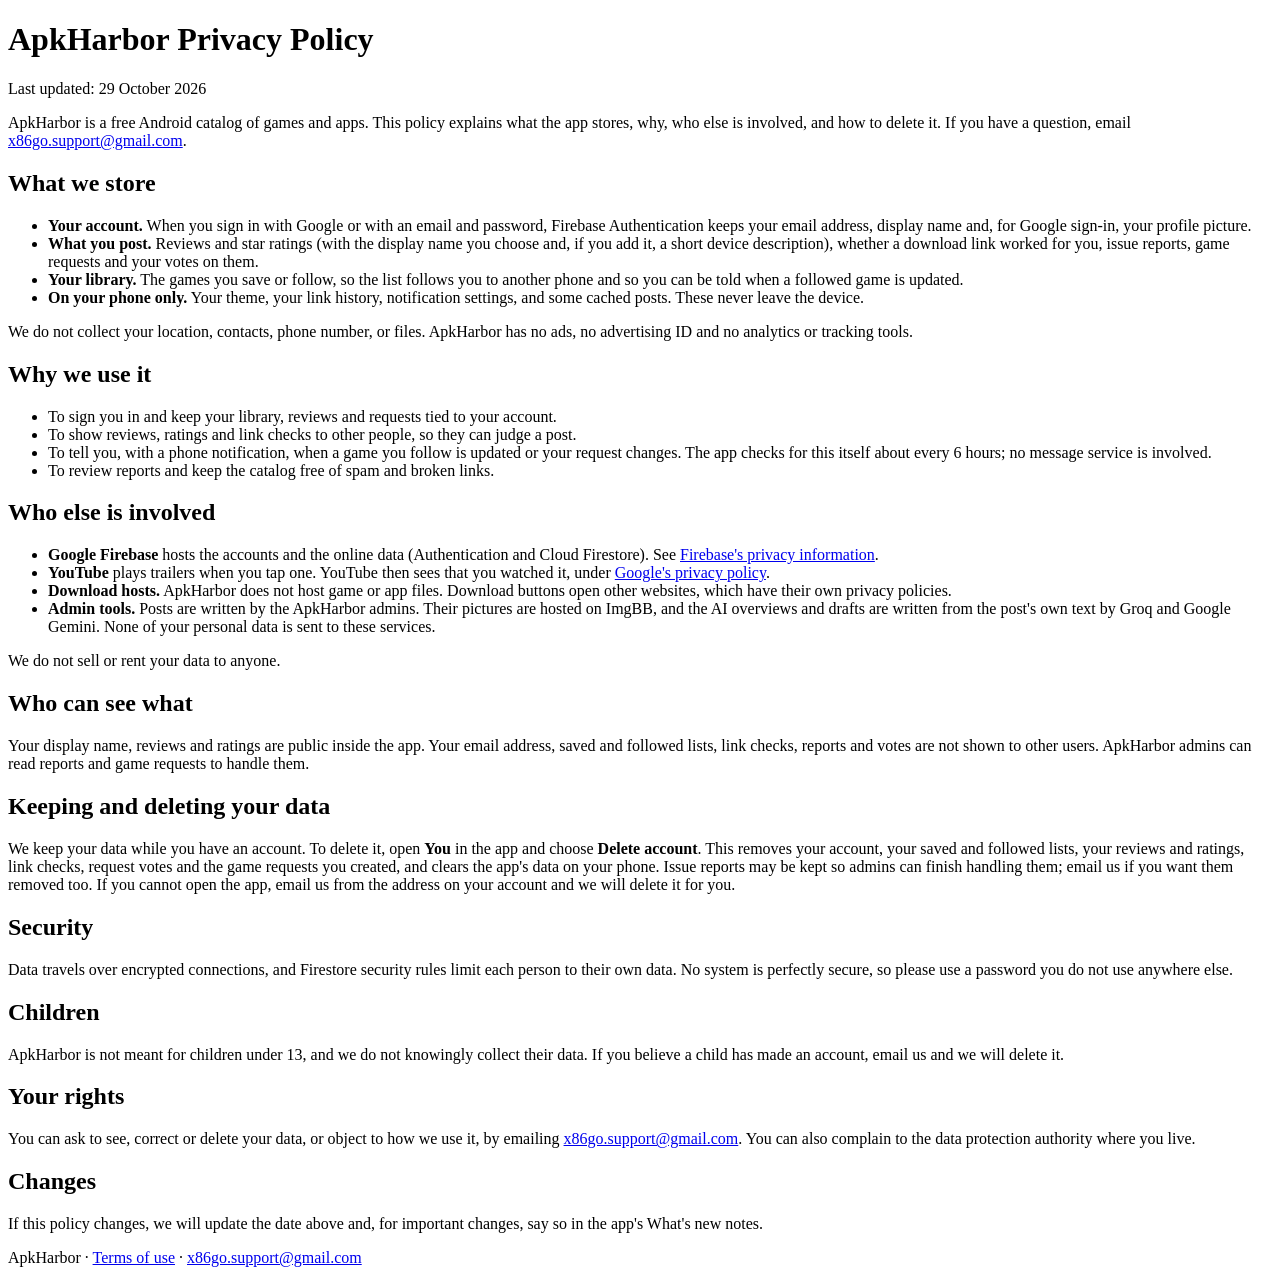
==== docs/privacy.html @ fe1cadaa "Add privacy.html" ====
<!doctype html>
<html lang="en">
<head>
<meta charset="utf-8">
<meta name="viewport" content="width=device-width, initial-scale=1">
<title>ApkHarbor Privacy Policy</title>
<link rel="stylesheet" href="style.css">
</head>
<body>
<main>
<h1>Apk<span>Harbor</span> Privacy Policy</h1>
<p class="updated">Last updated: 29 October 2026</p>

<p>ApkHarbor is a free Android catalog of games and apps. This policy explains what the app stores, why, who else is involved, and how to delete it. If you have a question, email <a href="mailto:x86go.support@gmail.com">x86go.support@gmail.com</a>.</p>

<h2>What we store</h2>
<ul>
  <li><strong>Your account.</strong> When you sign in with Google or with an email and password, Firebase Authentication keeps your email address, display name and, for Google sign-in, your profile picture.</li>
  <li><strong>What you post.</strong> Reviews and star ratings (with the display name you choose and, if you add it, a short device description), whether a download link worked for you, issue reports, game requests and your votes on them.</li>
  <li><strong>Your library.</strong> The games you save or follow, so the list follows you to another phone and so you can be told when a followed game is updated.</li>
  <li><strong>On your phone only.</strong> Your theme, your link history, notification settings, and some cached posts. These never leave the device.</li>
</ul>
<p>We do not collect your location, contacts, phone number, or files. ApkHarbor has no ads, no advertising ID and no analytics or tracking tools.</p>

<h2>Why we use it</h2>
<ul>
  <li>To sign you in and keep your library, reviews and requests tied to your account.</li>
  <li>To show reviews, ratings and link checks to other people, so they can judge a post.</li>
  <li>To tell you, with a phone notification, when a game you follow is updated or your request changes. The app checks for this itself about every 6 hours; no message service is involved.</li>
  <li>To review reports and keep the catalog free of spam and broken links.</li>
</ul>

<h2>Who else is involved</h2>
<ul>
  <li><strong>Google Firebase</strong> hosts the accounts and the online data (Authentication and Cloud Firestore). See <a href="https://firebase.google.com/support/privacy">Firebase's privacy information</a>.</li>
  <li><strong>YouTube</strong> plays trailers when you tap one. YouTube then sees that you watched it, under <a href="https://policies.google.com/privacy">Google's privacy policy</a>.</li>
  <li><strong>Download hosts.</strong> ApkHarbor does not host game or app files. Download buttons open other websites, which have their own privacy policies.</li>
  <li><strong>Admin tools.</strong> Posts are written by the ApkHarbor admins. Their pictures are hosted on ImgBB, and the AI overviews and drafts are written from the post's own text by Groq and Google Gemini. None of your personal data is sent to these services.</li>
</ul>
<p>We do not sell or rent your data to anyone.</p>

<h2>Who can see what</h2>
<p>Your display name, reviews and ratings are public inside the app. Your email address, saved and followed lists, link checks, reports and votes are not shown to other users. ApkHarbor admins can read reports and game requests to handle them.</p>

<h2>Keeping and deleting your data</h2>
<p>We keep your data while you have an account. To delete it, open <strong>You</strong> in the app and choose <strong>Delete account</strong>. This removes your account, your saved and followed lists, your reviews and ratings, link checks, request votes and the game requests you created, and clears the app's data on your phone. Issue reports may be kept so admins can finish handling them; email us if you want them removed too. If you cannot open the app, email us from the address on your account and we will delete it for you.</p>

<h2>Security</h2>
<p>Data travels over encrypted connections, and Firestore security rules limit each person to their own data. No system is perfectly secure, so please use a password you do not use anywhere else.</p>

<h2>Children</h2>
<p>ApkHarbor is not meant for children under 13, and we do not knowingly collect their data. If you believe a child has made an account, email us and we will delete it.</p>

<h2>Your rights</h2>
<p>You can ask to see, correct or delete your data, or object to how we use it, by emailing <a href="mailto:x86go.support@gmail.com">x86go.support@gmail.com</a>. You can also complain to the data protection authority where you live.</p>

<h2>Changes</h2>
<p>If this policy changes, we will update the date above and, for important changes, say so in the app's What's new notes.</p>

<footer>ApkHarbor · <a href="terms.html">Terms of use</a> · <a href="mailto:x86go.support@gmail.com">x86go.support@gmail.com</a></footer>
</main>
</body>
</html>
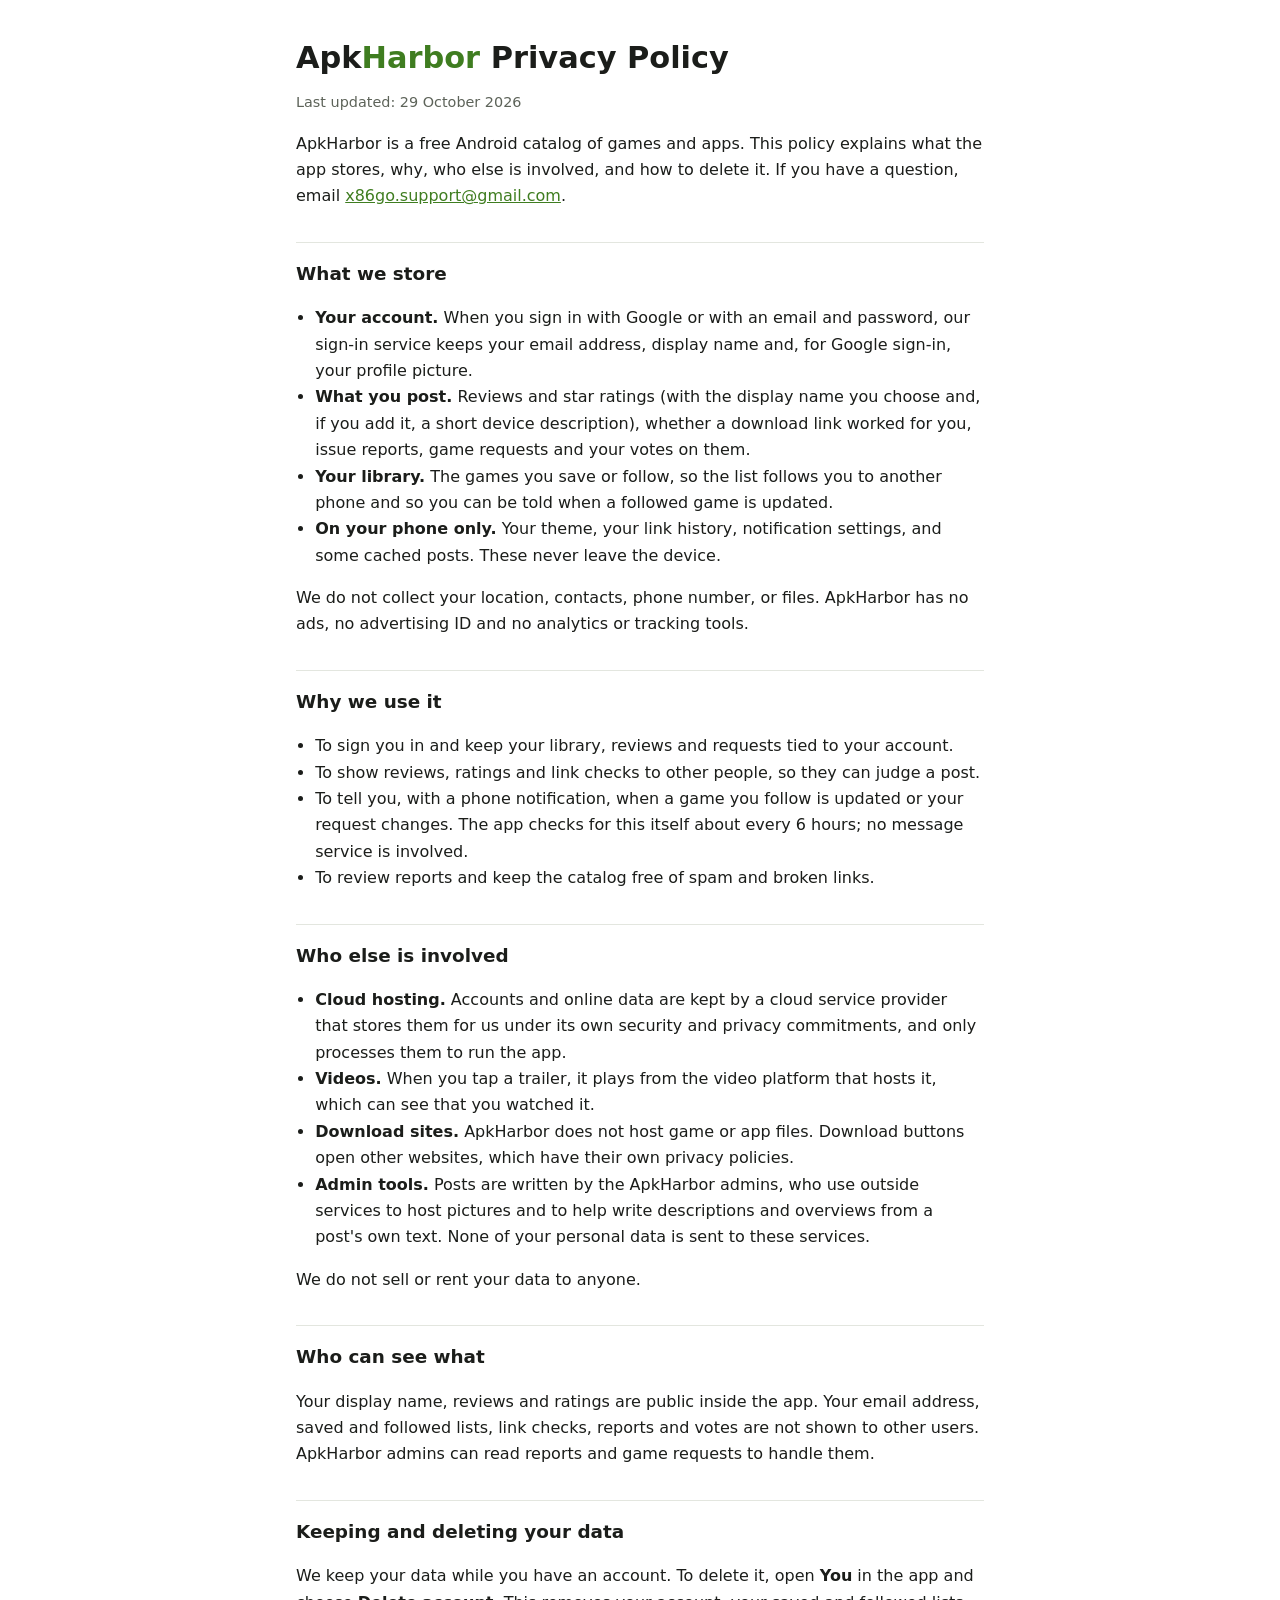
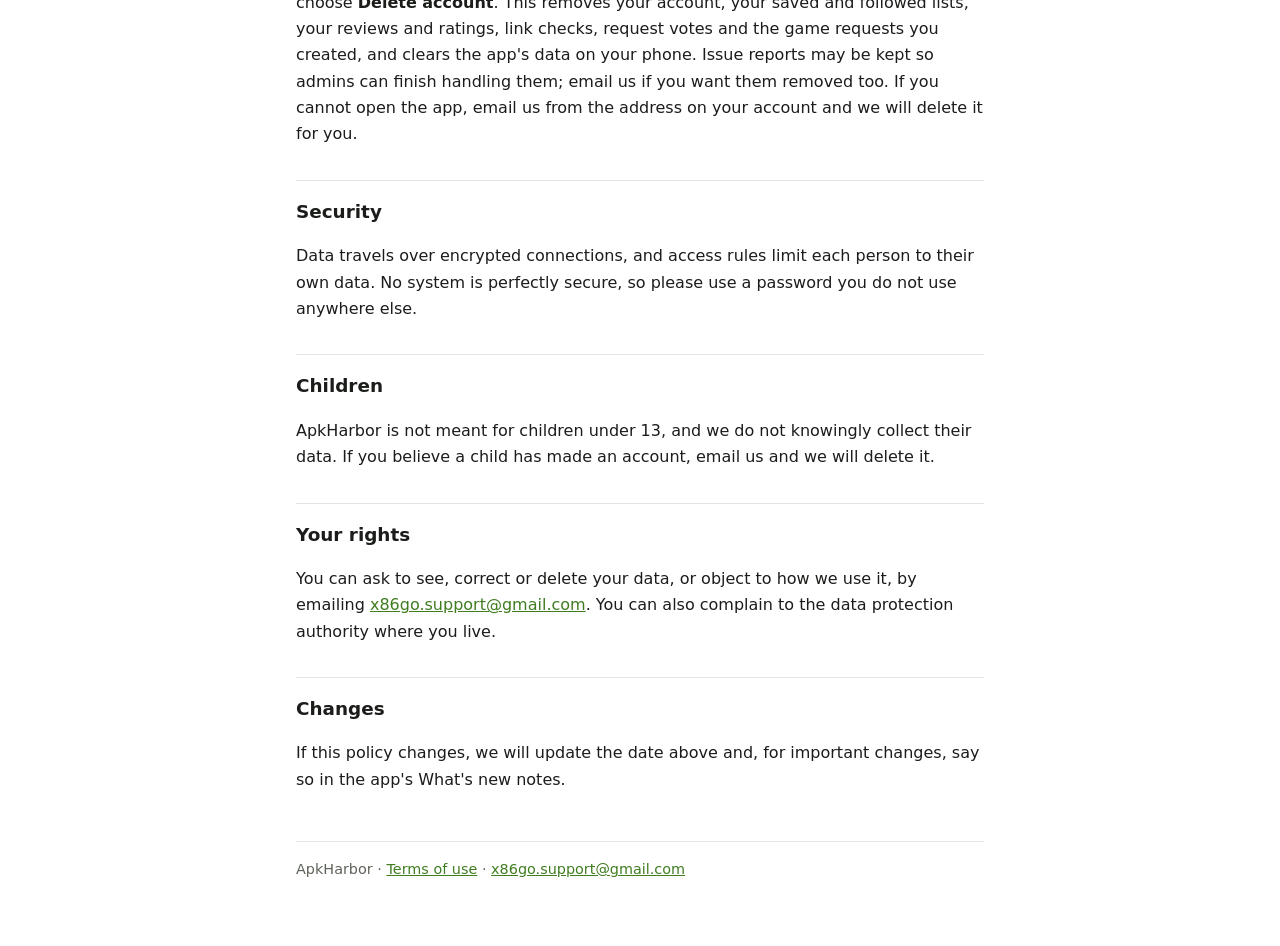
==== commit c8db368b: "Privacy policy: describe services without naming them" ====
--- a/docs/privacy.html
+++ b/docs/privacy.html
@@ -15,7 +15,7 @@
 
 <h2>What we store</h2>
 <ul>
-  <li><strong>Your account.</strong> When you sign in with Google or with an email and password, Firebase Authentication keeps your email address, display name and, for Google sign-in, your profile picture.</li>
+  <li><strong>Your account.</strong> When you sign in with Google or with an email and password, our sign-in service keeps your email address, display name and, for Google sign-in, your profile picture.</li>
   <li><strong>What you post.</strong> Reviews and star ratings (with the display name you choose and, if you add it, a short device description), whether a download link worked for you, issue reports, game requests and your votes on them.</li>
   <li><strong>Your library.</strong> The games you save or follow, so the list follows you to another phone and so you can be told when a followed game is updated.</li>
   <li><strong>On your phone only.</strong> Your theme, your link history, notification settings, and some cached posts. These never leave the device.</li>
@@ -32,10 +32,10 @@
 
 <h2>Who else is involved</h2>
 <ul>
-  <li><strong>Google Firebase</strong> hosts the accounts and the online data (Authentication and Cloud Firestore). See <a href="https://firebase.google.com/support/privacy">Firebase's privacy information</a>.</li>
-  <li><strong>YouTube</strong> plays trailers when you tap one. YouTube then sees that you watched it, under <a href="https://policies.google.com/privacy">Google's privacy policy</a>.</li>
-  <li><strong>Download hosts.</strong> ApkHarbor does not host game or app files. Download buttons open other websites, which have their own privacy policies.</li>
-  <li><strong>Admin tools.</strong> Posts are written by the ApkHarbor admins. Their pictures are hosted on ImgBB, and the AI overviews and drafts are written from the post's own text by Groq and Google Gemini. None of your personal data is sent to these services.</li>
+  <li><strong>Cloud hosting.</strong> Accounts and online data are kept by a cloud service provider that stores them for us under its own security and privacy commitments, and only processes them to run the app.</li>
+  <li><strong>Videos.</strong> When you tap a trailer, it plays from the video platform that hosts it, which can see that you watched it.</li>
+  <li><strong>Download sites.</strong> ApkHarbor does not host game or app files. Download buttons open other websites, which have their own privacy policies.</li>
+  <li><strong>Admin tools.</strong> Posts are written by the ApkHarbor admins, who use outside services to host pictures and to help write descriptions and overviews from a post's own text. None of your personal data is sent to these services.</li>
 </ul>
 <p>We do not sell or rent your data to anyone.</p>
 
@@ -46,7 +46,7 @@
 <p>We keep your data while you have an account. To delete it, open <strong>You</strong> in the app and choose <strong>Delete account</strong>. This removes your account, your saved and followed lists, your reviews and ratings, link checks, request votes and the game requests you created, and clears the app's data on your phone. Issue reports may be kept so admins can finish handling them; email us if you want them removed too. If you cannot open the app, email us from the address on your account and we will delete it for you.</p>
 
 <h2>Security</h2>
-<p>Data travels over encrypted connections, and Firestore security rules limit each person to their own data. No system is perfectly secure, so please use a password you do not use anywhere else.</p>
+<p>Data travels over encrypted connections, and access rules limit each person to their own data. No system is perfectly secure, so please use a password you do not use anywhere else.</p>
 
 <h2>Children</h2>
 <p>ApkHarbor is not meant for children under 13, and we do not knowingly collect their data. If you believe a child has made an account, email us and we will delete it.</p>
--- a/docs/style.css
+++ b/docs/style.css
@@ -0,0 +1,13 @@
+:root { --bg: #ffffff; --text: #1b1d1a; --muted: #5d6359; --accent: #3f7d20; --line: #e3e6df; }
+@media (prefers-color-scheme: dark) { :root { --bg: #111310; --text: #e6e9e2; --muted: #a3a99e; --accent: #8fd16a; --line: #2a2e27; } }
+* { box-sizing: border-box; }
+body { margin: 0; background: var(--bg); color: var(--text); font: 16px/1.65 system-ui, -apple-system, "Segoe UI", Roboto, sans-serif; }
+main { max-width: 720px; margin: 0 auto; padding: 40px 16px 64px; }
+h1 { font-size: 1.9rem; line-height: 1.2; margin: 0 0 4px; }
+h1 span { color: var(--accent); }
+h2 { font-size: 1.15rem; margin: 32px 0 8px; padding-top: 16px; border-top: 1px solid var(--line); }
+p, li { color: var(--text); }
+.updated, footer { color: var(--muted); font-size: 0.9rem; }
+a { color: var(--accent); }
+ul { padding-left: 1.2rem; }
+footer { margin-top: 48px; padding-top: 16px; border-top: 1px solid var(--line); }
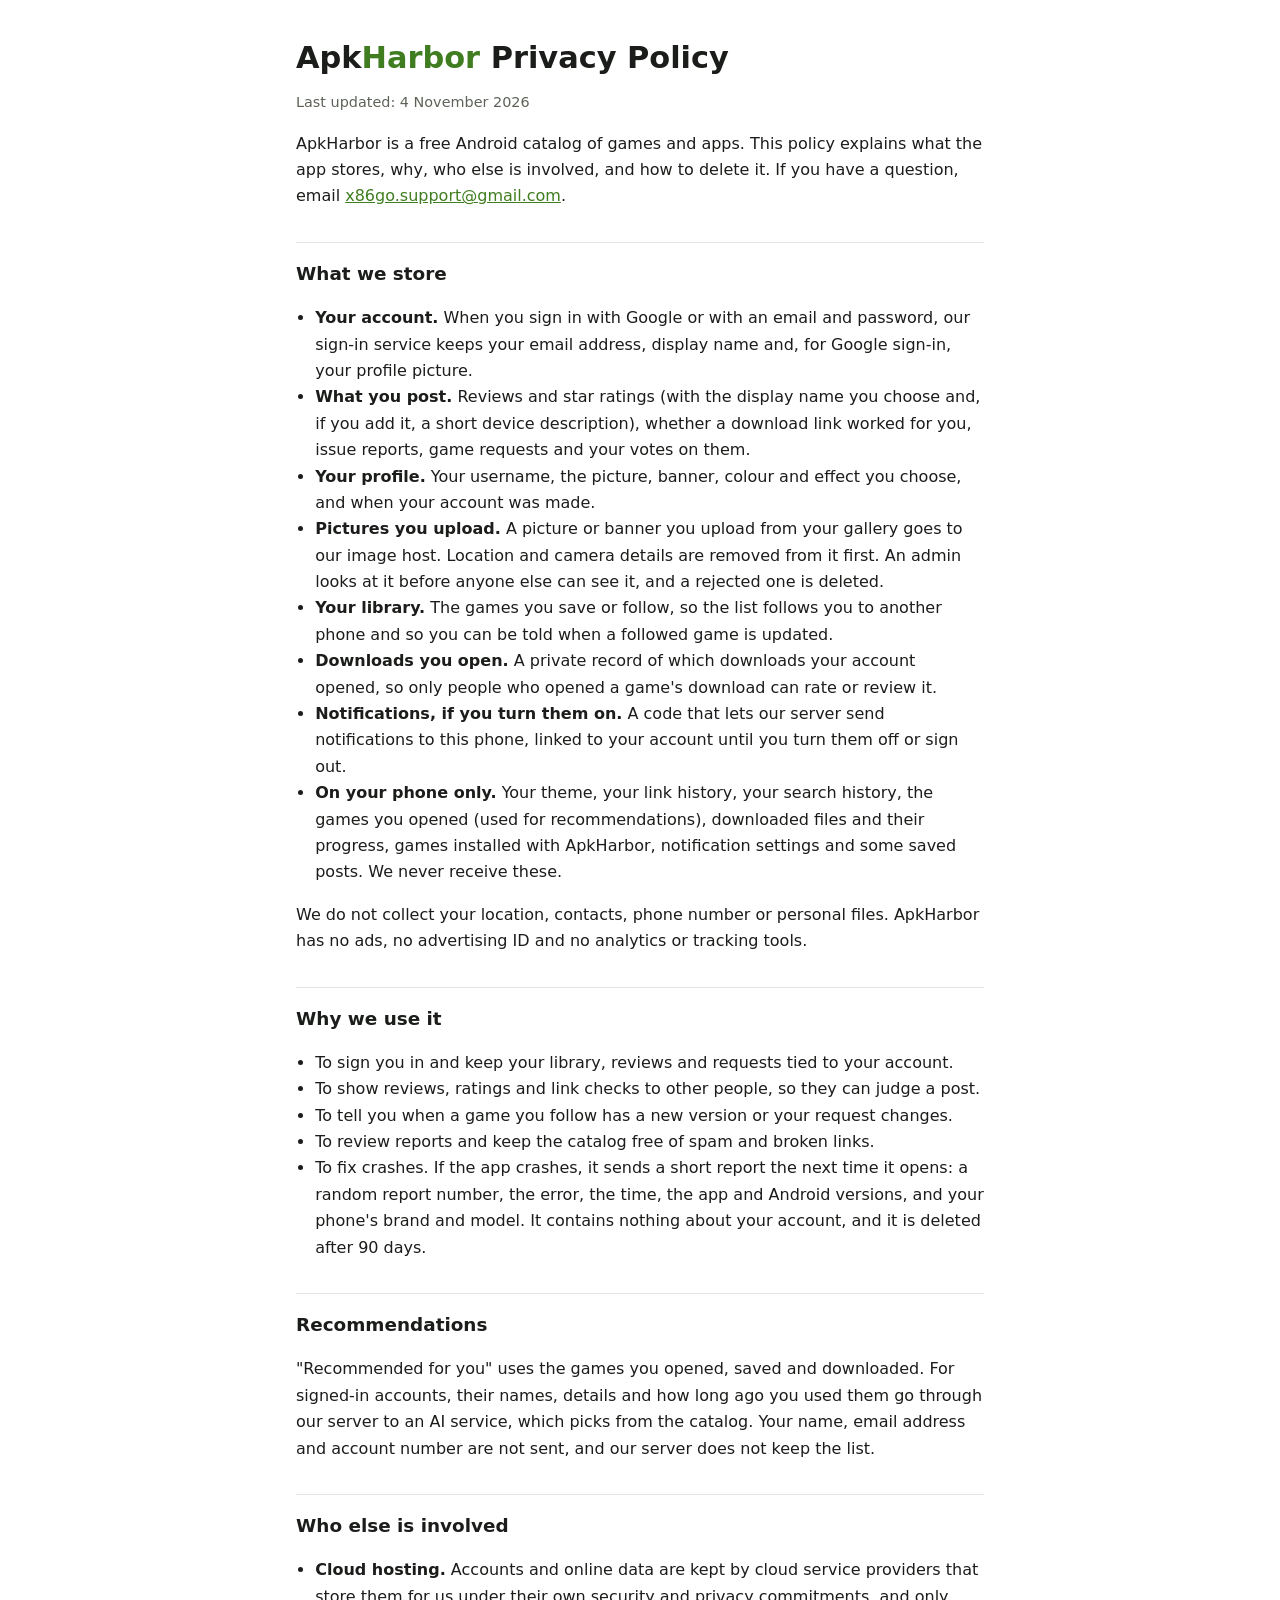
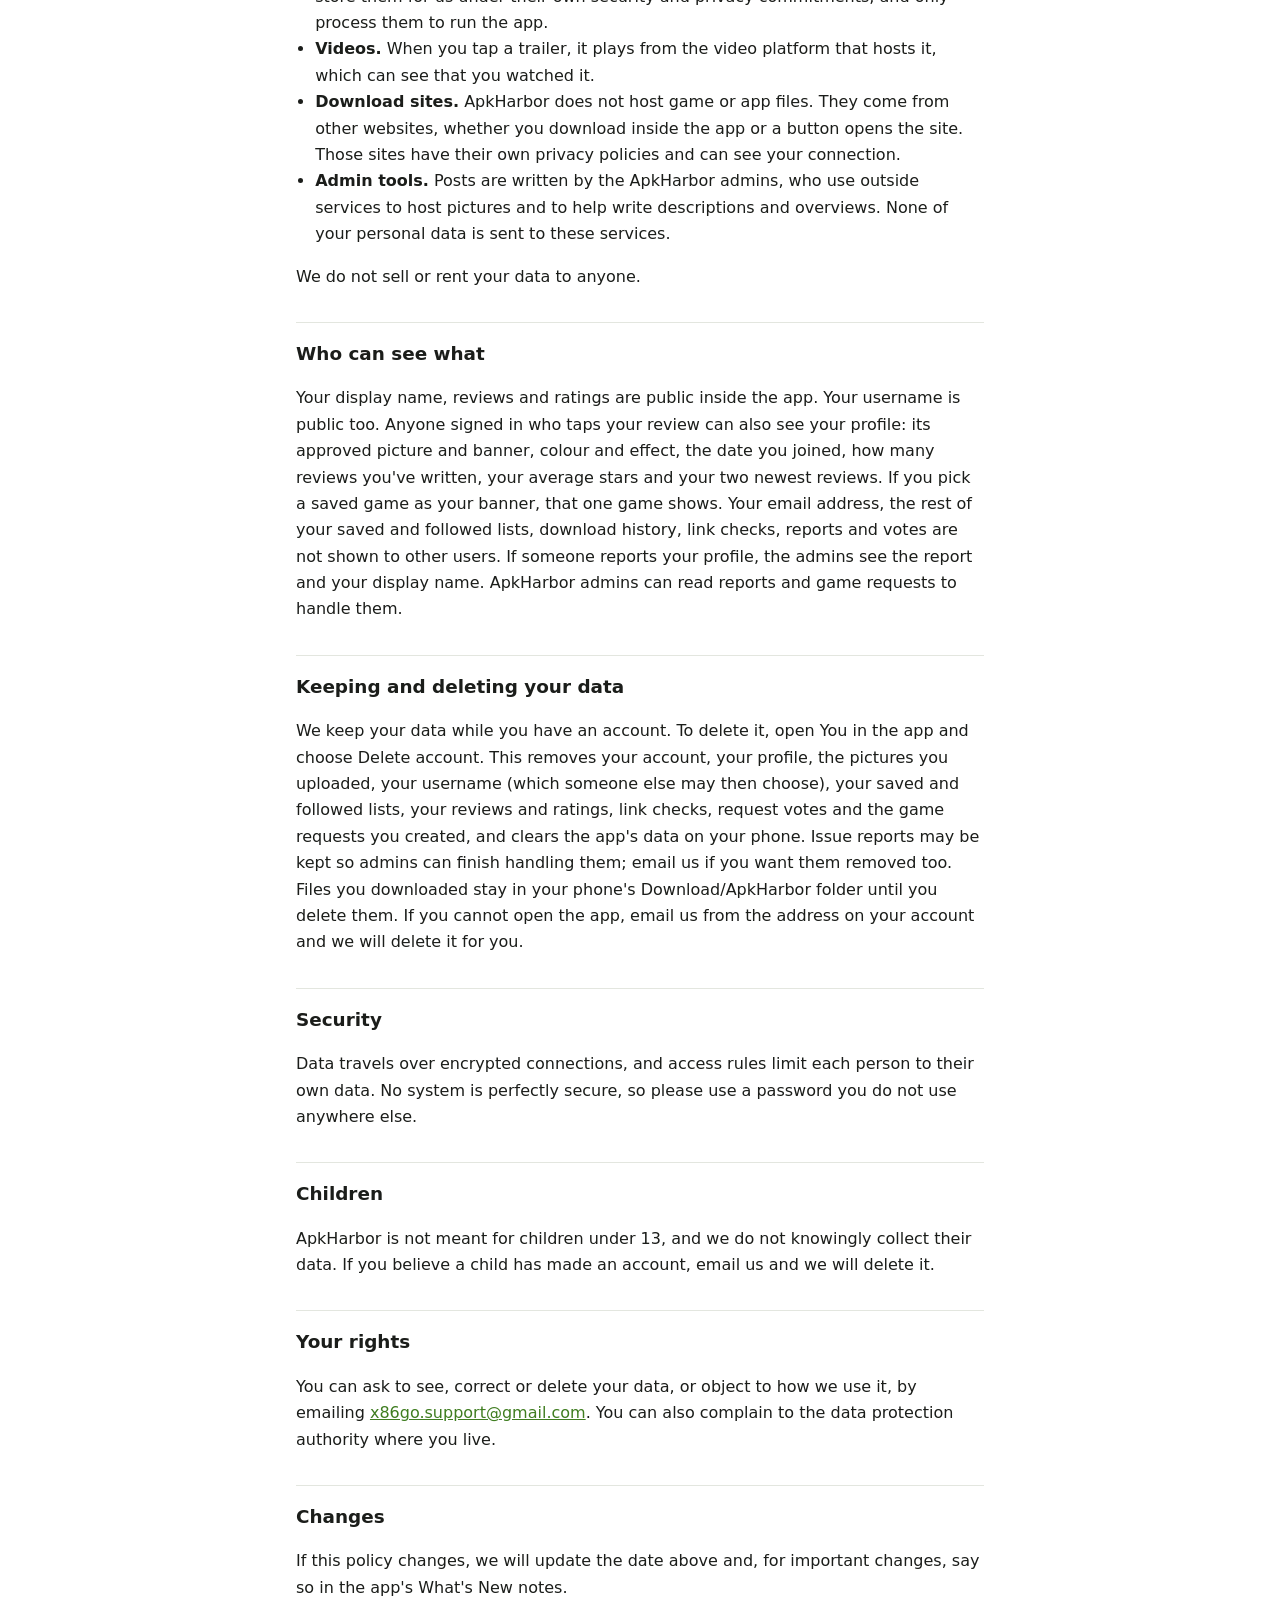
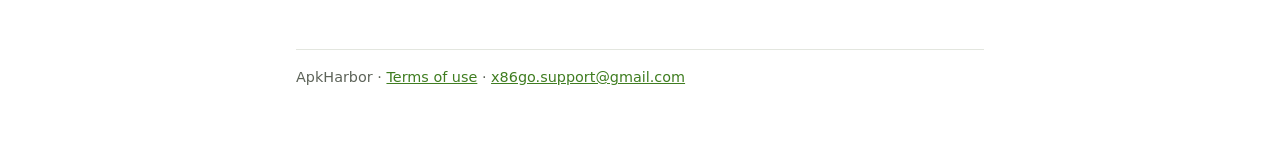
==== commit 585fcc1f: "Privacy policy: usernames, uploaded pictures and banners Co-Authored-By: Claude Opus 5.5 <noreply@an" ====
--- a/docs/privacy.html
+++ b/docs/privacy.html
@@ -9,7 +9,7 @@
 <body>
 <main>
 <h1>Apk<span>Harbor</span> Privacy Policy</h1>
-<p class="updated">Last updated: 29 October 2026</p>
+<p class="updated">Last updated: 4 November 2026</p>
 
 <p>ApkHarbor is a free Android catalog of games and apps. This policy explains what the app stores, why, who else is involved, and how to delete it. If you have a question, email <a href="mailto:x86go.support@gmail.com">x86go.support@gmail.com</a>.</p>
 
@@ -17,45 +17,62 @@
 <ul>
   <li><strong>Your account.</strong> When you sign in with Google or with an email and password, our sign-in service keeps your email address, display name and, for Google sign-in, your profile picture.</li>
   <li><strong>What you post.</strong> Reviews and star ratings (with the display name you choose and, if you add it, a short device description), whether a download link worked for you, issue reports, game requests and your votes on them.</li>
+  <li><strong>Your profile.</strong> Your username, the picture, banner, colour and effect you choose, and when your account was made.</li>
+  <li><strong>Pictures you upload.</strong> A picture or banner you upload from your gallery goes to our image host. Location and camera details are removed from it first. An admin looks at it before anyone else can see it, and a rejected one is deleted.</li>
   <li><strong>Your library.</strong> The games you save or follow, so the list follows you to another phone and so you can be told when a followed game is updated.</li>
-  <li><strong>On your phone only.</strong> Your theme, your link history, notification settings, and some cached posts. These never leave the device.</li>
+  <li><strong>Downloads you open.</strong> A private record of which downloads your account opened, so only people who opened a game's download can rate or review it.</li>
+  <li><strong>Notifications, if you turn them on.</strong> A code that lets our server send notifications to this phone, linked to your account until you turn them off or sign out.</li>
+  <li><strong>On your phone only.</strong> Your theme, your link history, your search history, the games you opened (used for recommendations), downloaded files and their progress, games installed with ApkHarbor, notification settings and some saved posts. We never receive these.</li>
 </ul>
-<p>We do not collect your location, contacts, phone number, or files. ApkHarbor has no ads, no advertising ID and no analytics or tracking tools.</p>
+
+<p>We do not collect your location, contacts, phone number or personal files. ApkHarbor has no ads, no advertising ID and no analytics or tracking tools.</p>
 
 <h2>Why we use it</h2>
 <ul>
   <li>To sign you in and keep your library, reviews and requests tied to your account.</li>
   <li>To show reviews, ratings and link checks to other people, so they can judge a post.</li>
-  <li>To tell you, with a phone notification, when a game you follow is updated or your request changes. The app checks for this itself about every 6 hours; no message service is involved.</li>
+  <li>To tell you when a game you follow has a new version or your request changes.</li>
   <li>To review reports and keep the catalog free of spam and broken links.</li>
+  <li>To fix crashes. If the app crashes, it sends a short report the next time it opens: a random report number, the error, the time, the app and Android versions, and your phone's brand and model. It contains nothing about your account, and it is deleted after 90 days.</li>
 </ul>
+
+<h2>Recommendations</h2>
+
+<p>"Recommended for you" uses the games you opened, saved and downloaded. For signed-in accounts, their names, details and how long ago you used them go through our server to an AI service, which picks from the catalog. Your name, email address and account number are not sent, and our server does not keep the list.</p>
 
 <h2>Who else is involved</h2>
 <ul>
-  <li><strong>Cloud hosting.</strong> Accounts and online data are kept by a cloud service provider that stores them for us under its own security and privacy commitments, and only processes them to run the app.</li>
+  <li><strong>Cloud hosting.</strong> Accounts and online data are kept by cloud service providers that store them for us under their own security and privacy commitments, and only process them to run the app.</li>
   <li><strong>Videos.</strong> When you tap a trailer, it plays from the video platform that hosts it, which can see that you watched it.</li>
-  <li><strong>Download sites.</strong> ApkHarbor does not host game or app files. Download buttons open other websites, which have their own privacy policies.</li>
-  <li><strong>Admin tools.</strong> Posts are written by the ApkHarbor admins, who use outside services to host pictures and to help write descriptions and overviews from a post's own text. None of your personal data is sent to these services.</li>
+  <li><strong>Download sites.</strong> ApkHarbor does not host game or app files. They come from other websites, whether you download inside the app or a button opens the site. Those sites have their own privacy policies and can see your connection.</li>
+  <li><strong>Admin tools.</strong> Posts are written by the ApkHarbor admins, who use outside services to host pictures and to help write descriptions and overviews. None of your personal data is sent to these services.</li>
 </ul>
+
 <p>We do not sell or rent your data to anyone.</p>
 
 <h2>Who can see what</h2>
-<p>Your display name, reviews and ratings are public inside the app. Your email address, saved and followed lists, link checks, reports and votes are not shown to other users. ApkHarbor admins can read reports and game requests to handle them.</p>
+
+<p>Your display name, reviews and ratings are public inside the app. Your username is public too. Anyone signed in who taps your review can also see your profile: its approved picture and banner, colour and effect, the date you joined, how many reviews you've written, your average stars and your two newest reviews. If you pick a saved game as your banner, that one game shows. Your email address, the rest of your saved and followed lists, download history, link checks, reports and votes are not shown to other users. If someone reports your profile, the admins see the report and your display name. ApkHarbor admins can read reports and game requests to handle them.</p>
 
 <h2>Keeping and deleting your data</h2>
-<p>We keep your data while you have an account. To delete it, open <strong>You</strong> in the app and choose <strong>Delete account</strong>. This removes your account, your saved and followed lists, your reviews and ratings, link checks, request votes and the game requests you created, and clears the app's data on your phone. Issue reports may be kept so admins can finish handling them; email us if you want them removed too. If you cannot open the app, email us from the address on your account and we will delete it for you.</p>
+
+<p>We keep your data while you have an account. To delete it, open You in the app and choose Delete account. This removes your account, your profile, the pictures you uploaded, your username (which someone else may then choose), your saved and followed lists, your reviews and ratings, link checks, request votes and the game requests you created, and clears the app's data on your phone. Issue reports may be kept so admins can finish handling them; email us if you want them removed too. Files you downloaded stay in your phone's Download/ApkHarbor folder until you delete them. If you cannot open the app, email us from the address on your account and we will delete it for you.</p>
 
 <h2>Security</h2>
+
 <p>Data travels over encrypted connections, and access rules limit each person to their own data. No system is perfectly secure, so please use a password you do not use anywhere else.</p>
 
 <h2>Children</h2>
+
 <p>ApkHarbor is not meant for children under 13, and we do not knowingly collect their data. If you believe a child has made an account, email us and we will delete it.</p>
 
 <h2>Your rights</h2>
+
 <p>You can ask to see, correct or delete your data, or object to how we use it, by emailing <a href="mailto:x86go.support@gmail.com">x86go.support@gmail.com</a>. You can also complain to the data protection authority where you live.</p>
 
 <h2>Changes</h2>
-<p>If this policy changes, we will update the date above and, for important changes, say so in the app's What's new notes.</p>
+
+<p>If this policy changes, we will update the date above and, for important changes, say so in the app's What's New notes.</p>
 
 <footer>ApkHarbor · <a href="terms.html">Terms of use</a> · <a href="mailto:x86go.support@gmail.com">x86go.support@gmail.com</a></footer>
 </main>
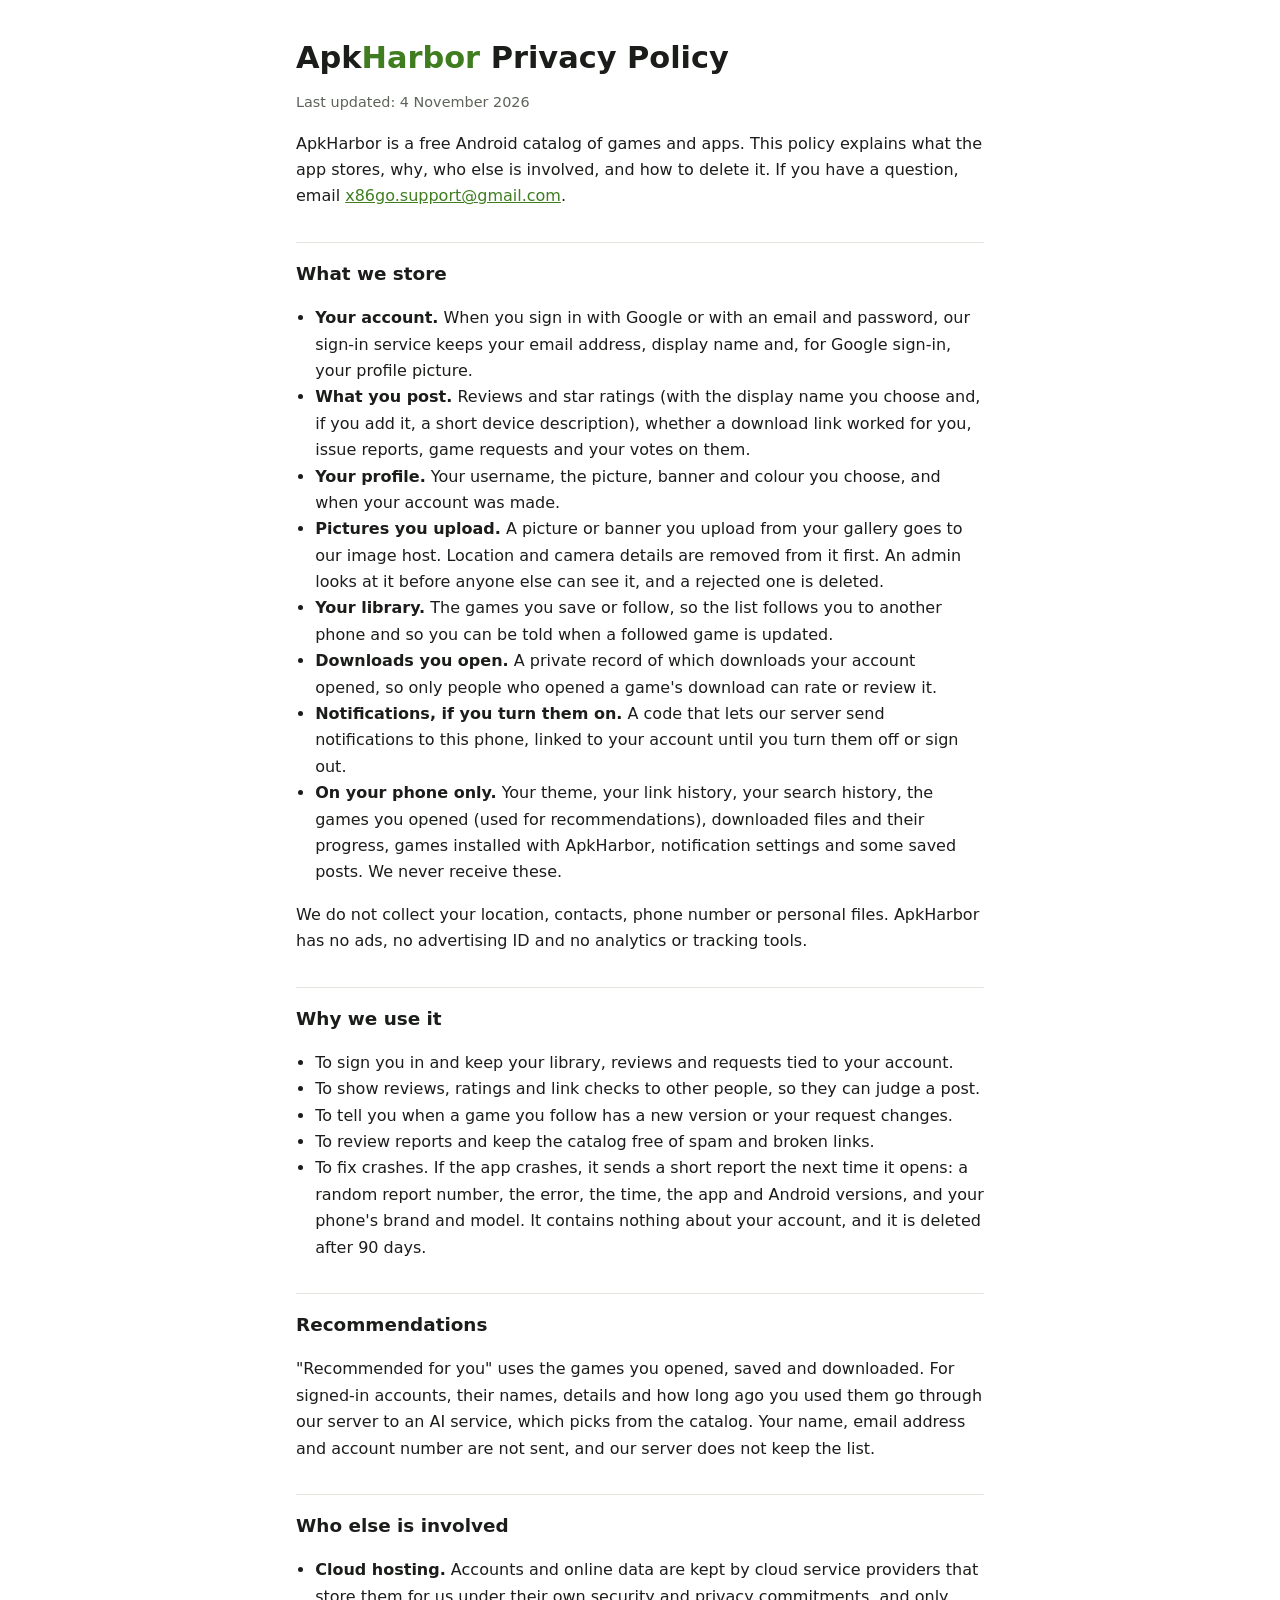
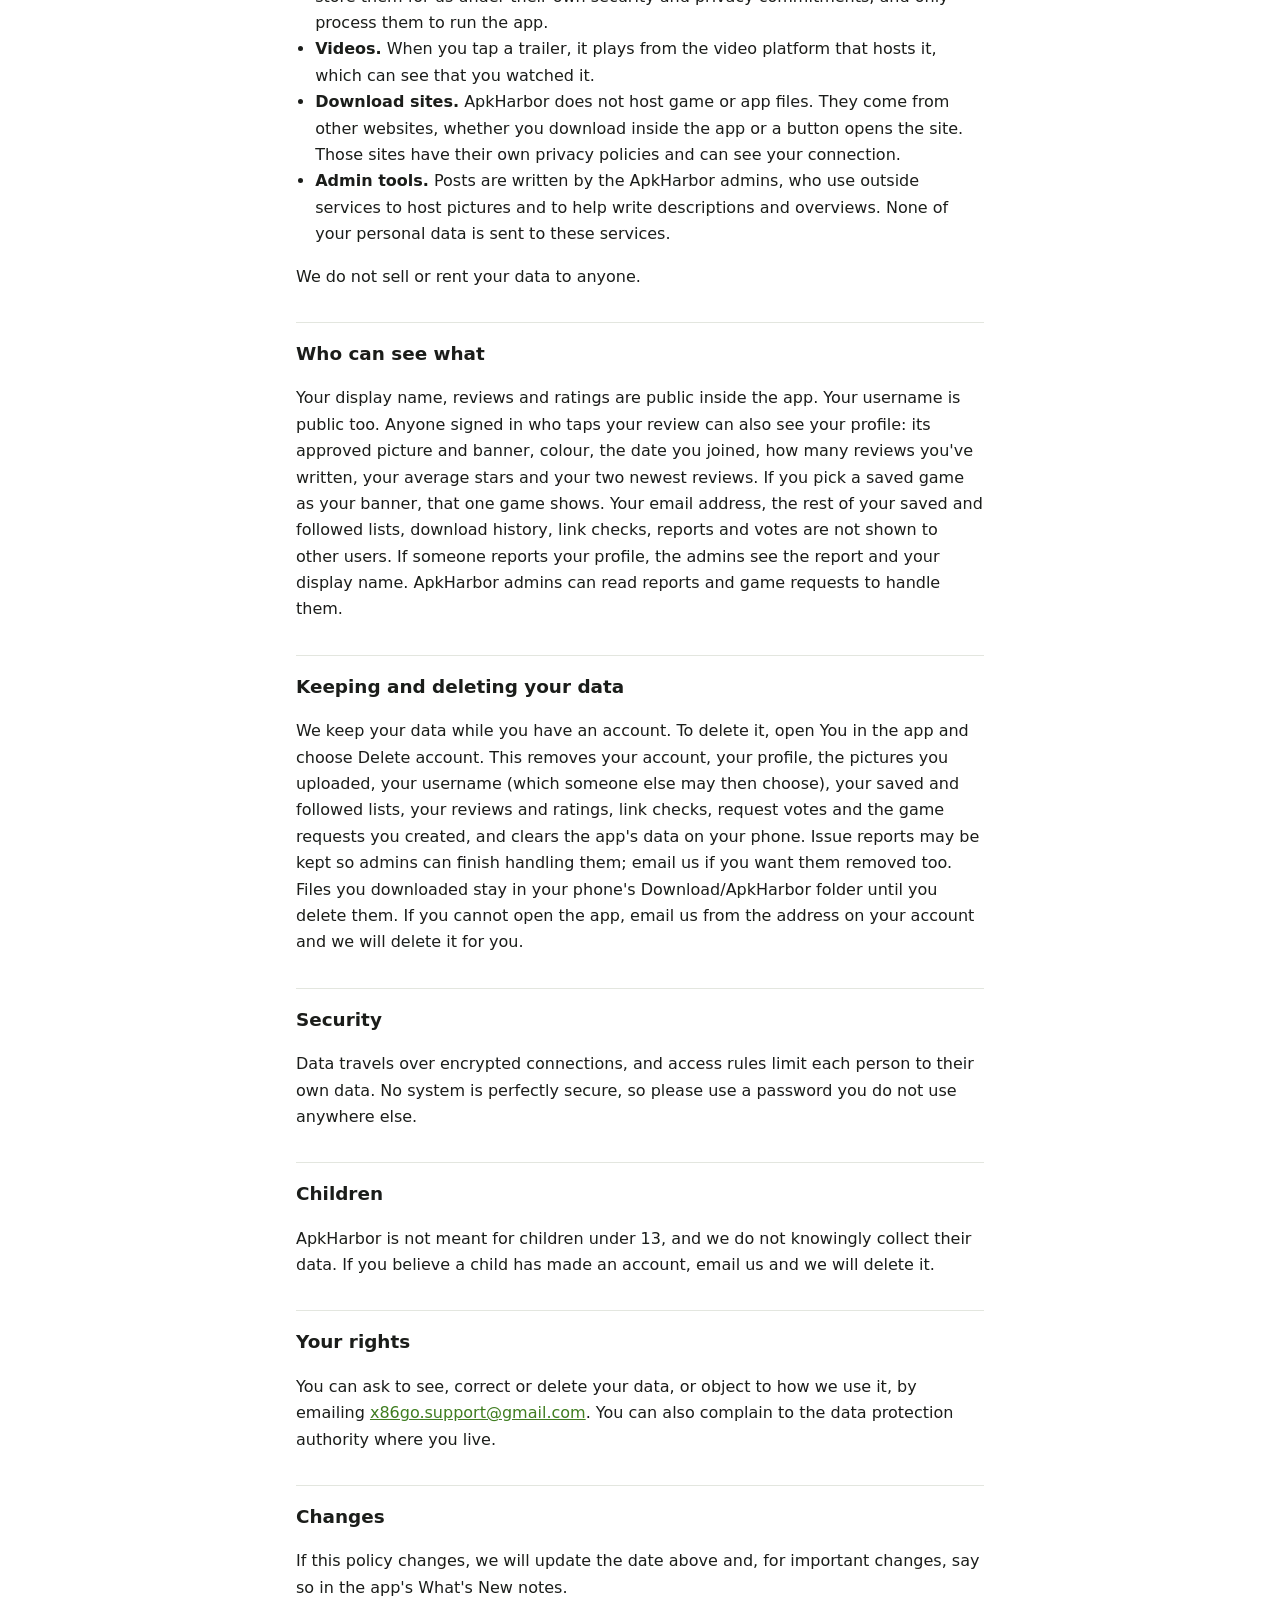
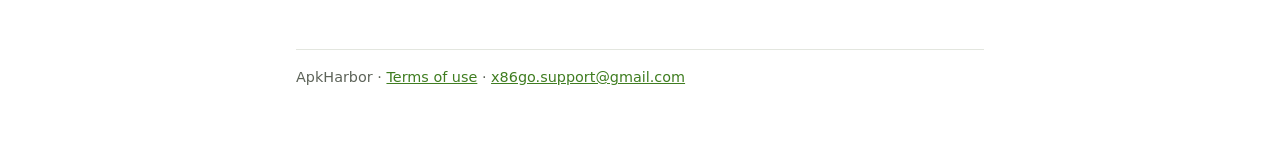
==== commit f1fbe5e5: "Privacy: profile effects removed Co-Authored-By: Claude Opus 5.5 <noreply@anthropic.com>" ====
--- a/docs/privacy.html
+++ b/docs/privacy.html
@@ -17,7 +17,7 @@
 <ul>
   <li><strong>Your account.</strong> When you sign in with Google or with an email and password, our sign-in service keeps your email address, display name and, for Google sign-in, your profile picture.</li>
   <li><strong>What you post.</strong> Reviews and star ratings (with the display name you choose and, if you add it, a short device description), whether a download link worked for you, issue reports, game requests and your votes on them.</li>
-  <li><strong>Your profile.</strong> Your username, the picture, banner, colour and effect you choose, and when your account was made.</li>
+  <li><strong>Your profile.</strong> Your username, the picture, banner and colour you choose, and when your account was made.</li>
   <li><strong>Pictures you upload.</strong> A picture or banner you upload from your gallery goes to our image host. Location and camera details are removed from it first. An admin looks at it before anyone else can see it, and a rejected one is deleted.</li>
   <li><strong>Your library.</strong> The games you save or follow, so the list follows you to another phone and so you can be told when a followed game is updated.</li>
   <li><strong>Downloads you open.</strong> A private record of which downloads your account opened, so only people who opened a game's download can rate or review it.</li>
@@ -52,7 +52,7 @@
 
 <h2>Who can see what</h2>
 
-<p>Your display name, reviews and ratings are public inside the app. Your username is public too. Anyone signed in who taps your review can also see your profile: its approved picture and banner, colour and effect, the date you joined, how many reviews you've written, your average stars and your two newest reviews. If you pick a saved game as your banner, that one game shows. Your email address, the rest of your saved and followed lists, download history, link checks, reports and votes are not shown to other users. If someone reports your profile, the admins see the report and your display name. ApkHarbor admins can read reports and game requests to handle them.</p>
+<p>Your display name, reviews and ratings are public inside the app. Your username is public too. Anyone signed in who taps your review can also see your profile: its approved picture and banner, colour, the date you joined, how many reviews you've written, your average stars and your two newest reviews. If you pick a saved game as your banner, that one game shows. Your email address, the rest of your saved and followed lists, download history, link checks, reports and votes are not shown to other users. If someone reports your profile, the admins see the report and your display name. ApkHarbor admins can read reports and game requests to handle them.</p>
 
 <h2>Keeping and deleting your data</h2>
 
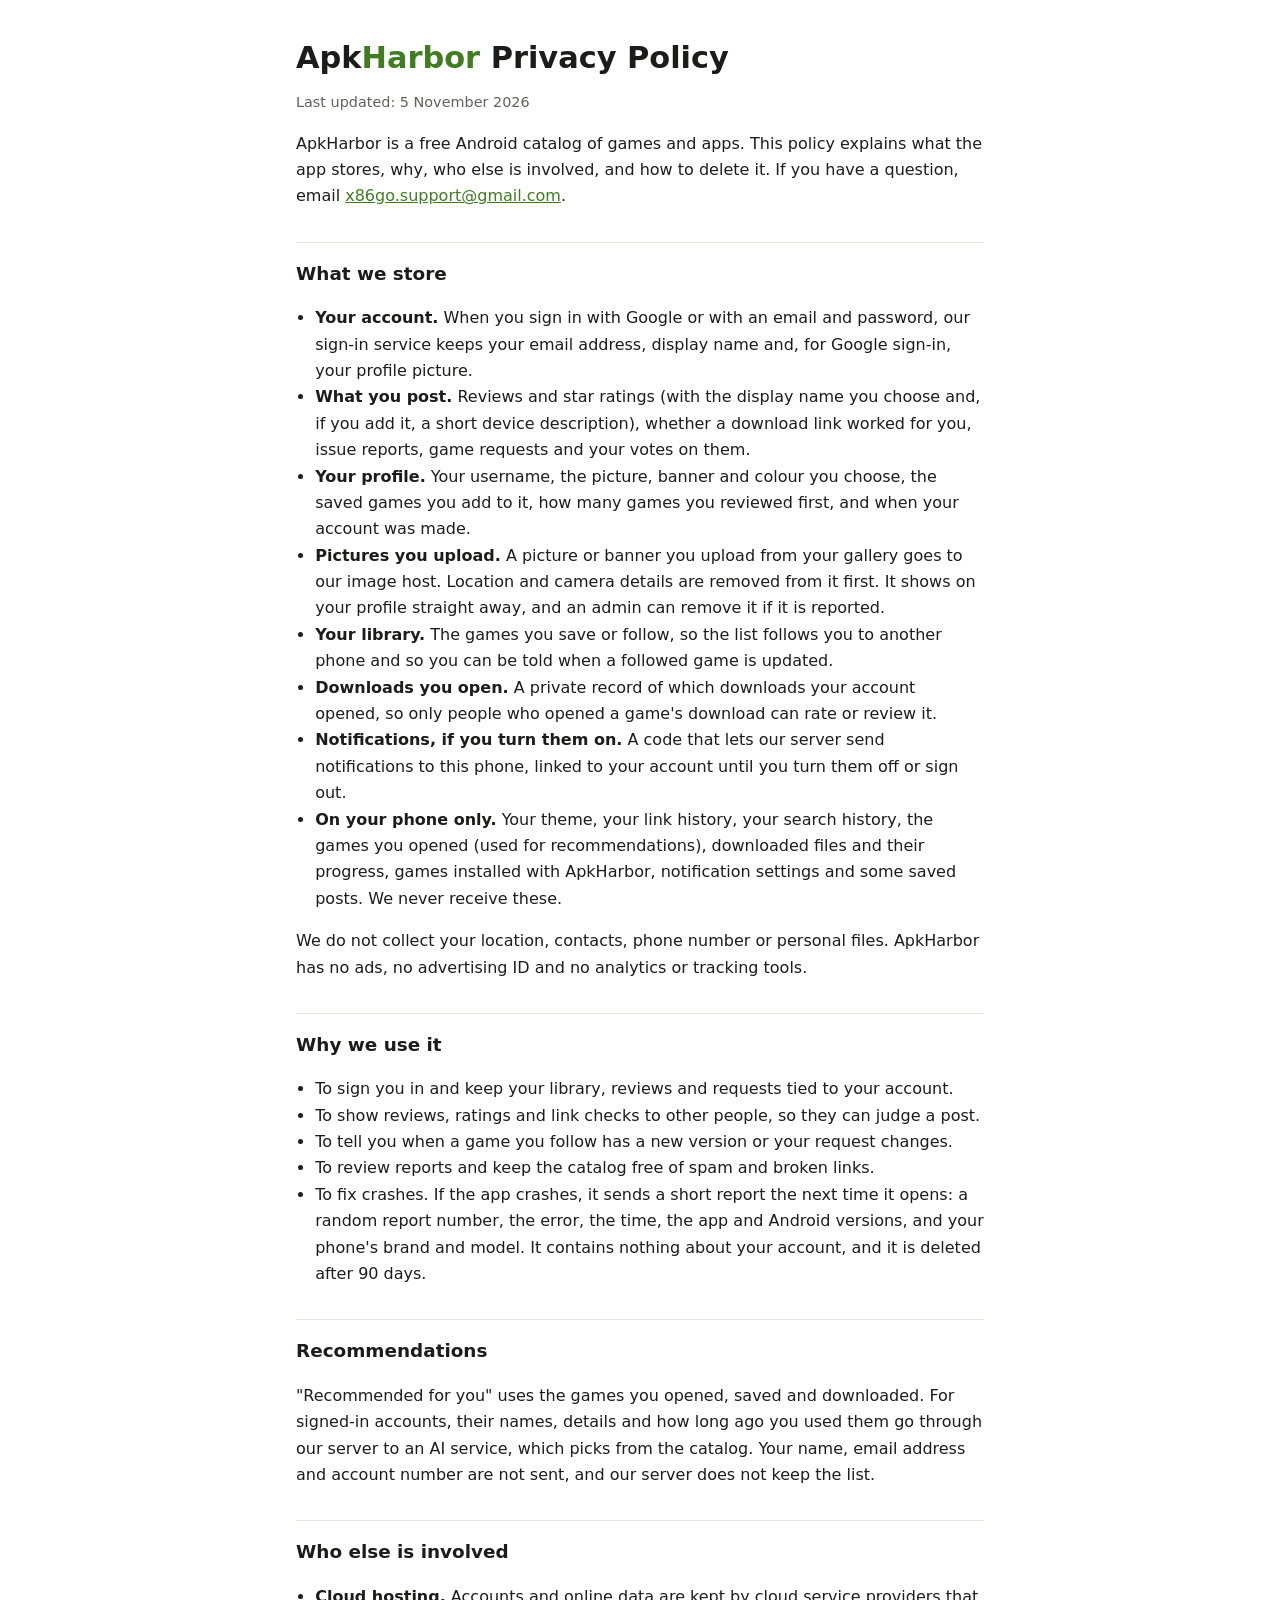
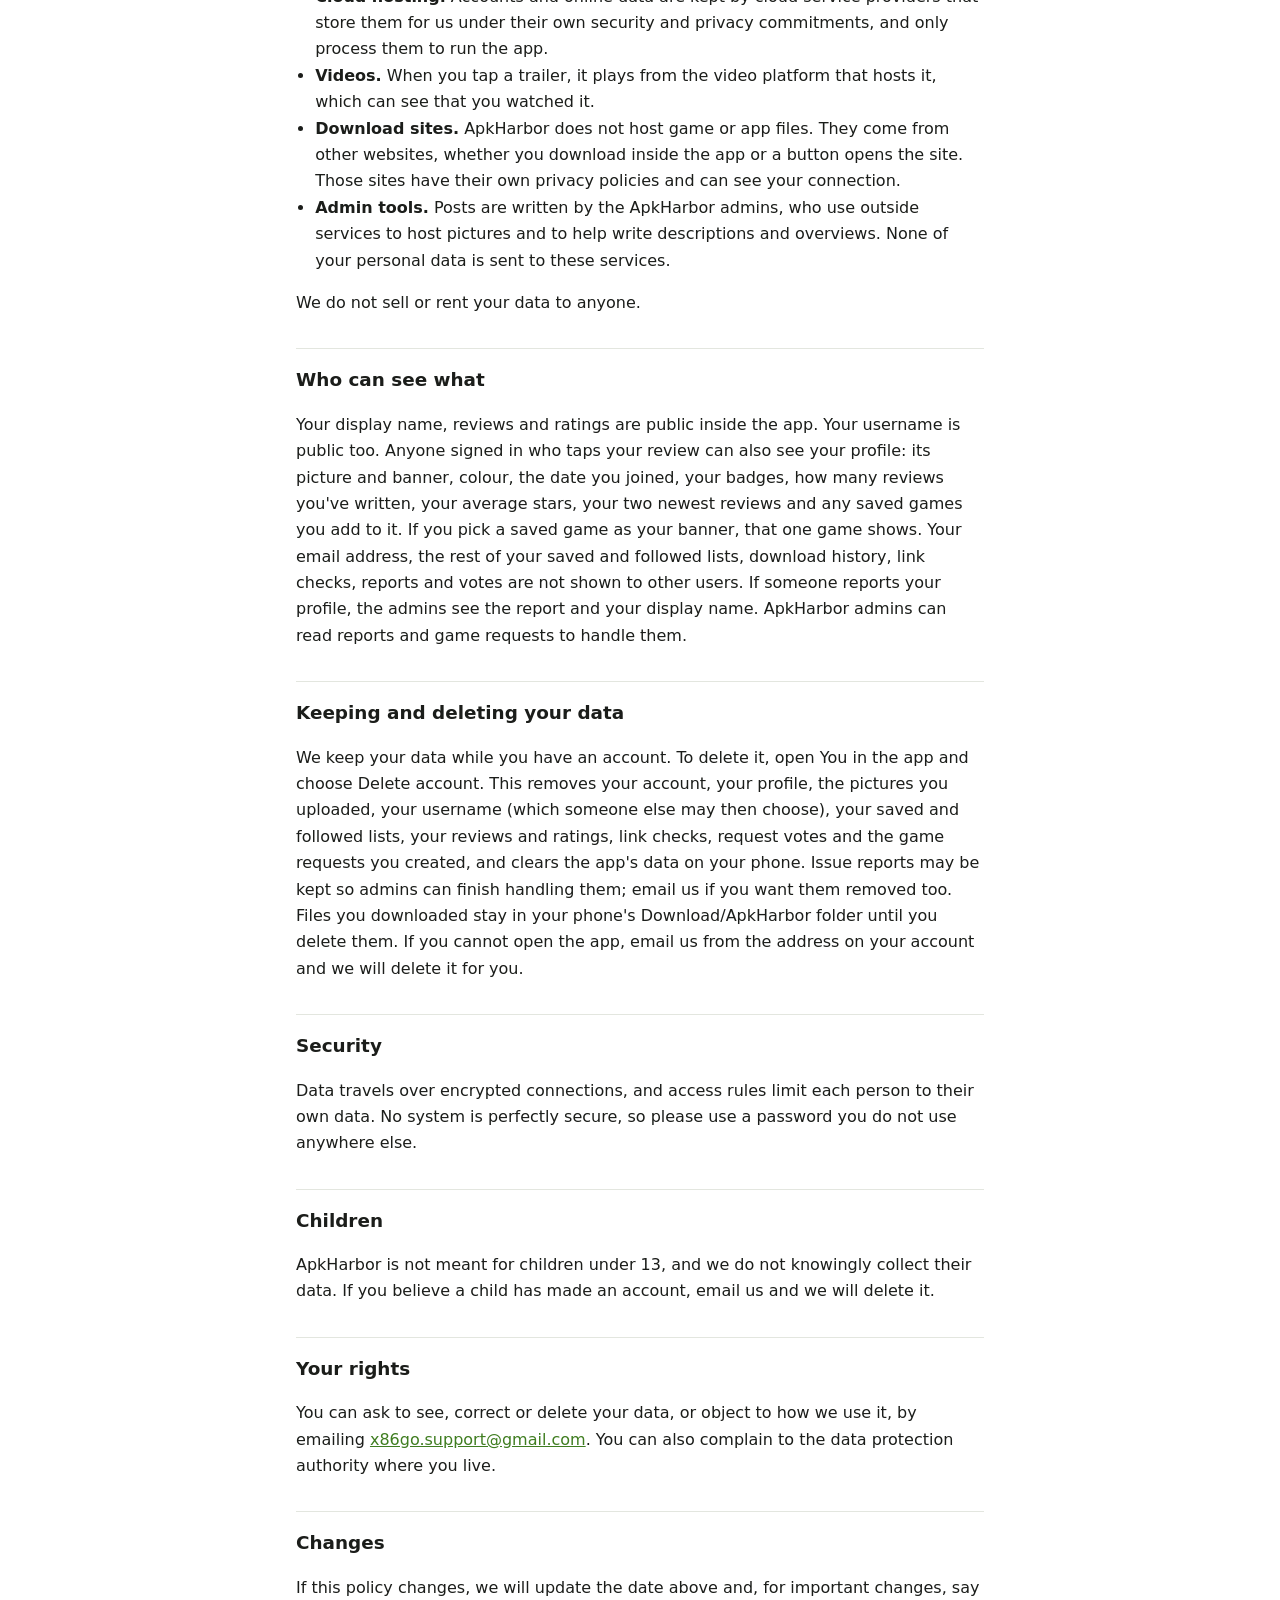
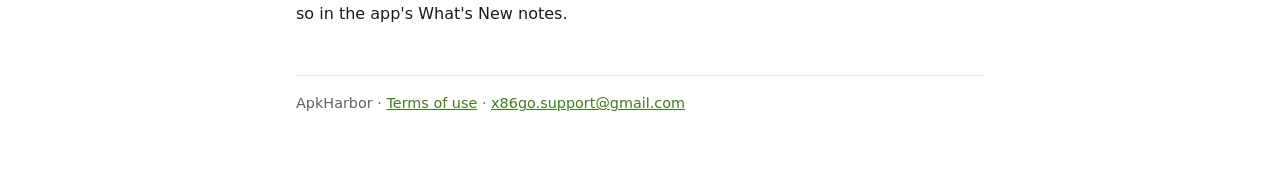
==== commit f5fa99fc: "Privacy: profile effects removed Co-Authored-By: Claude Opus 5.5 <noreply@anthropic.com>" ====
--- a/docs/privacy.html
+++ b/docs/privacy.html
@@ -9,7 +9,7 @@
 <body>
 <main>
 <h1>Apk<span>Harbor</span> Privacy Policy</h1>
-<p class="updated">Last updated: 4 November 2026</p>
+<p class="updated">Last updated: 5 November 2026</p>
 
 <p>ApkHarbor is a free Android catalog of games and apps. This policy explains what the app stores, why, who else is involved, and how to delete it. If you have a question, email <a href="mailto:x86go.support@gmail.com">x86go.support@gmail.com</a>.</p>
 
@@ -17,8 +17,8 @@
 <ul>
   <li><strong>Your account.</strong> When you sign in with Google or with an email and password, our sign-in service keeps your email address, display name and, for Google sign-in, your profile picture.</li>
   <li><strong>What you post.</strong> Reviews and star ratings (with the display name you choose and, if you add it, a short device description), whether a download link worked for you, issue reports, game requests and your votes on them.</li>
-  <li><strong>Your profile.</strong> Your username, the picture, banner and colour you choose, and when your account was made.</li>
-  <li><strong>Pictures you upload.</strong> A picture or banner you upload from your gallery goes to our image host. Location and camera details are removed from it first. An admin looks at it before anyone else can see it, and a rejected one is deleted.</li>
+  <li><strong>Your profile.</strong> Your username, the picture, banner and colour you choose, the saved games you add to it, how many games you reviewed first, and when your account was made.</li>
+  <li><strong>Pictures you upload.</strong> A picture or banner you upload from your gallery goes to our image host. Location and camera details are removed from it first. It shows on your profile straight away, and an admin can remove it if it is reported.</li>
   <li><strong>Your library.</strong> The games you save or follow, so the list follows you to another phone and so you can be told when a followed game is updated.</li>
   <li><strong>Downloads you open.</strong> A private record of which downloads your account opened, so only people who opened a game's download can rate or review it.</li>
   <li><strong>Notifications, if you turn them on.</strong> A code that lets our server send notifications to this phone, linked to your account until you turn them off or sign out.</li>
@@ -52,7 +52,7 @@
 
 <h2>Who can see what</h2>
 
-<p>Your display name, reviews and ratings are public inside the app. Your username is public too. Anyone signed in who taps your review can also see your profile: its approved picture and banner, colour, the date you joined, how many reviews you've written, your average stars and your two newest reviews. If you pick a saved game as your banner, that one game shows. Your email address, the rest of your saved and followed lists, download history, link checks, reports and votes are not shown to other users. If someone reports your profile, the admins see the report and your display name. ApkHarbor admins can read reports and game requests to handle them.</p>
+<p>Your display name, reviews and ratings are public inside the app. Your username is public too. Anyone signed in who taps your review can also see your profile: its picture and banner, colour, the date you joined, your badges, how many reviews you've written, your average stars, your two newest reviews and any saved games you add to it. If you pick a saved game as your banner, that one game shows. Your email address, the rest of your saved and followed lists, download history, link checks, reports and votes are not shown to other users. If someone reports your profile, the admins see the report and your display name. ApkHarbor admins can read reports and game requests to handle them.</p>
 
 <h2>Keeping and deleting your data</h2>
 
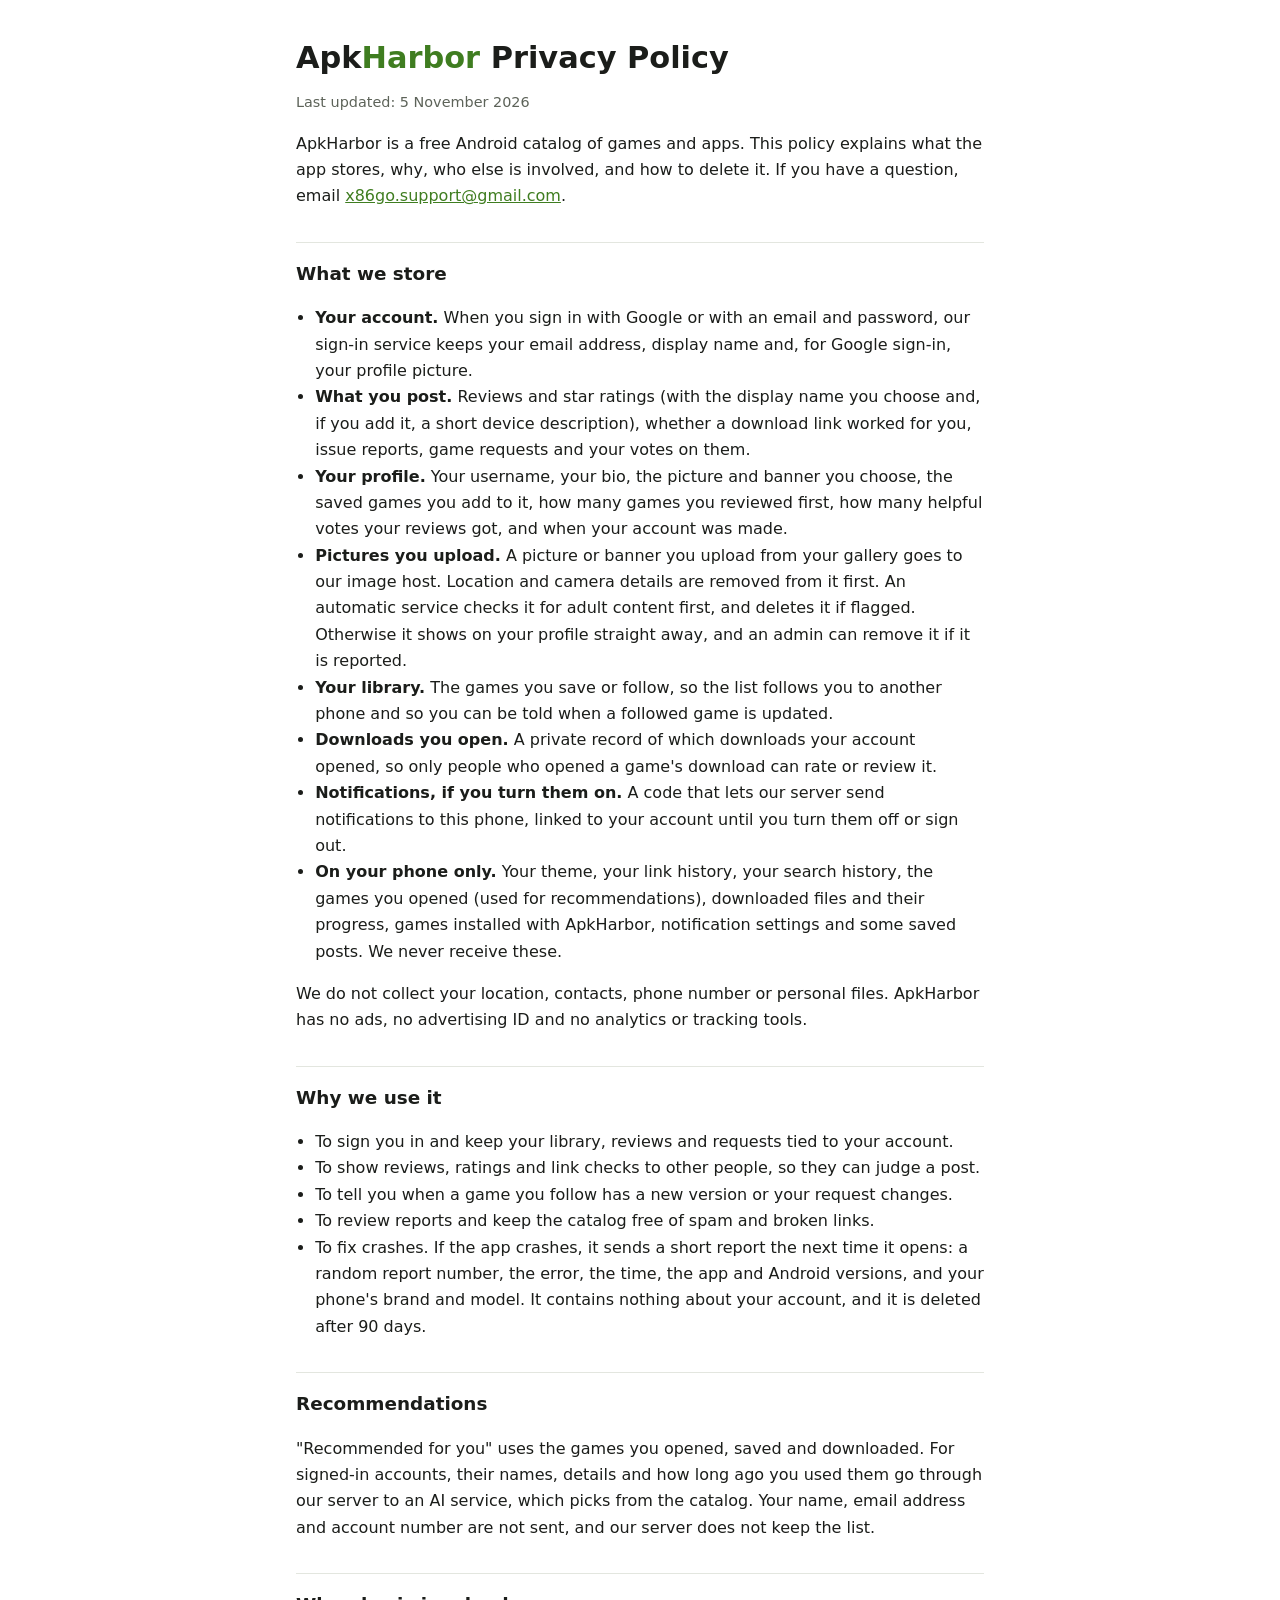
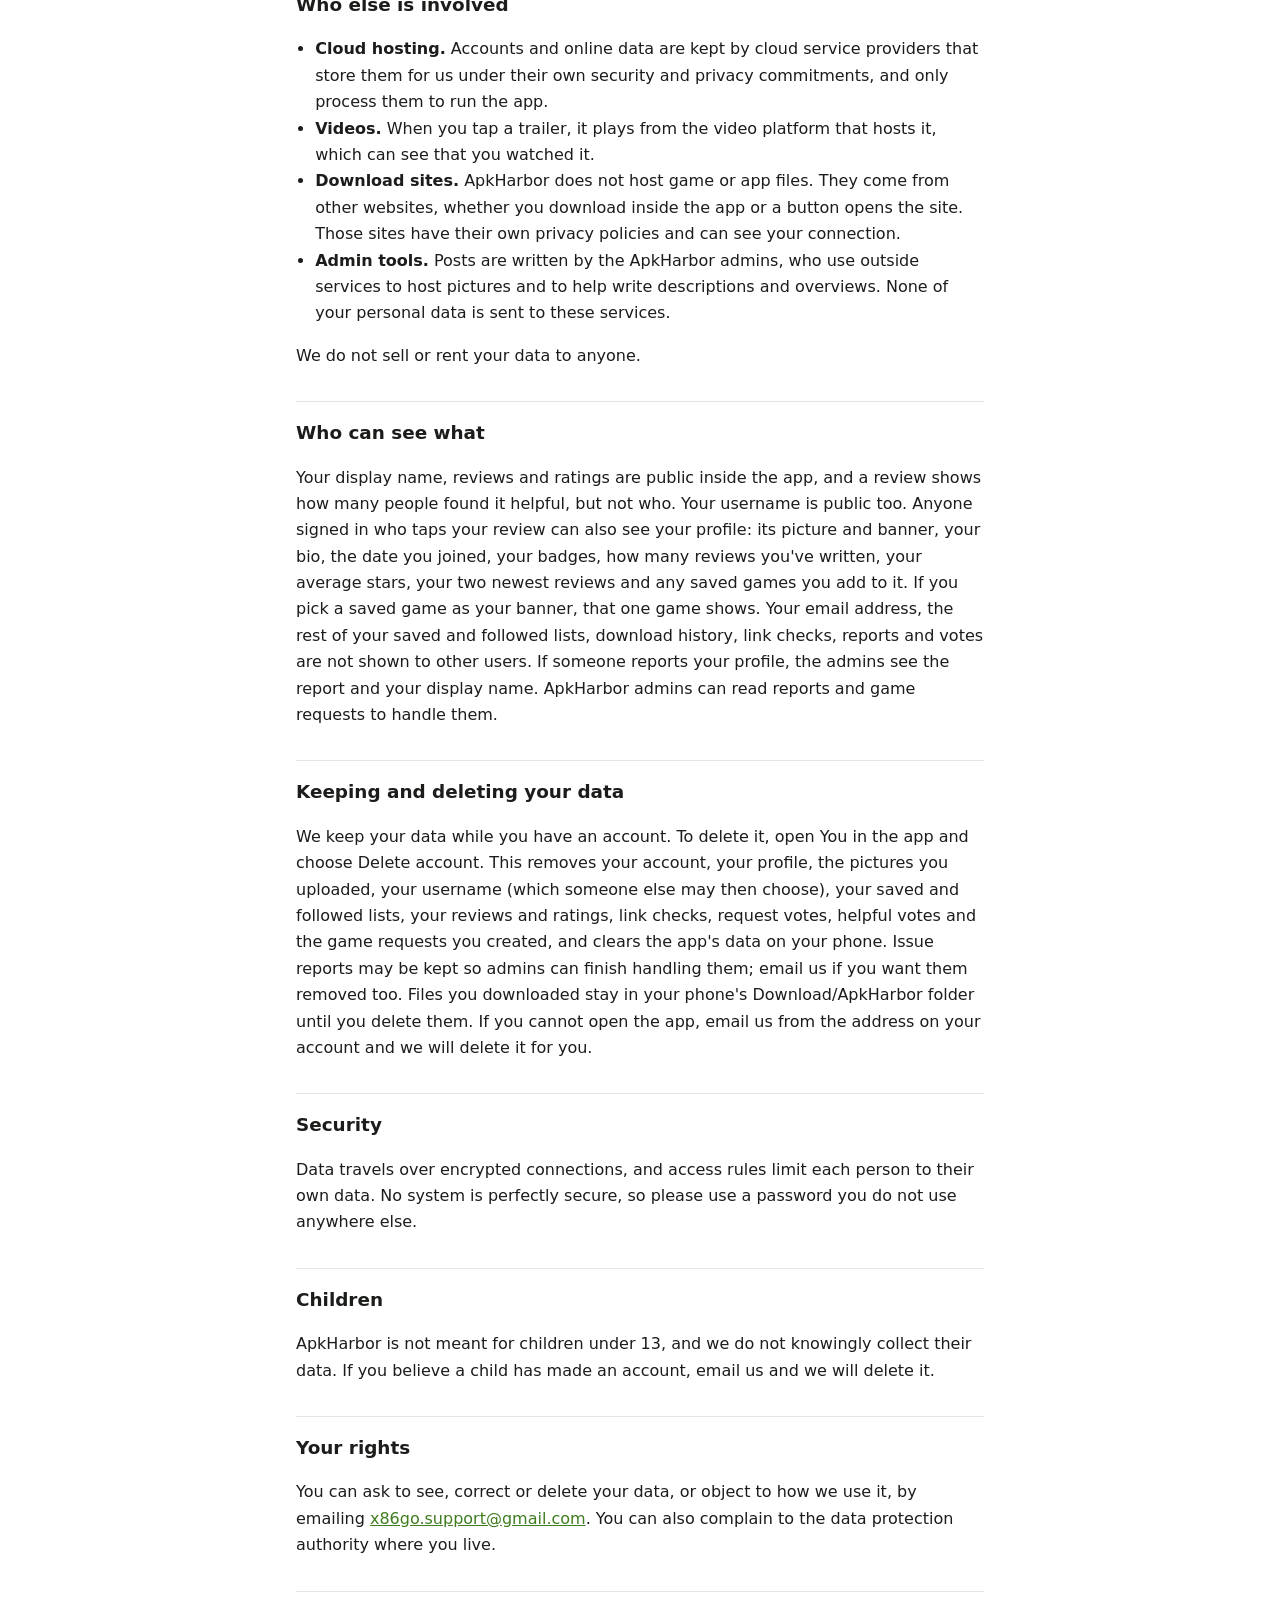
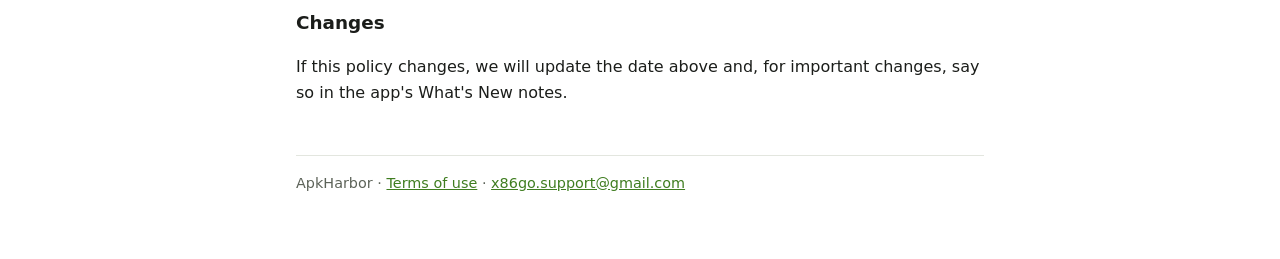
==== commit 703786fa: "Privacy: bios, helpful votes, automatic image check, no profile colours Co-Authored-By: Claude Opus " ====
--- a/docs/privacy.html
+++ b/docs/privacy.html
@@ -17,8 +17,8 @@
 <ul>
   <li><strong>Your account.</strong> When you sign in with Google or with an email and password, our sign-in service keeps your email address, display name and, for Google sign-in, your profile picture.</li>
   <li><strong>What you post.</strong> Reviews and star ratings (with the display name you choose and, if you add it, a short device description), whether a download link worked for you, issue reports, game requests and your votes on them.</li>
-  <li><strong>Your profile.</strong> Your username, the picture, banner and colour you choose, the saved games you add to it, how many games you reviewed first, and when your account was made.</li>
-  <li><strong>Pictures you upload.</strong> A picture or banner you upload from your gallery goes to our image host. Location and camera details are removed from it first. It shows on your profile straight away, and an admin can remove it if it is reported.</li>
+  <li><strong>Your profile.</strong> Your username, your bio, the picture and banner you choose, the saved games you add to it, how many games you reviewed first, how many helpful votes your reviews got, and when your account was made.</li>
+  <li><strong>Pictures you upload.</strong> A picture or banner you upload from your gallery goes to our image host. Location and camera details are removed from it first. An automatic service checks it for adult content first, and deletes it if flagged. Otherwise it shows on your profile straight away, and an admin can remove it if it is reported.</li>
   <li><strong>Your library.</strong> The games you save or follow, so the list follows you to another phone and so you can be told when a followed game is updated.</li>
   <li><strong>Downloads you open.</strong> A private record of which downloads your account opened, so only people who opened a game's download can rate or review it.</li>
   <li><strong>Notifications, if you turn them on.</strong> A code that lets our server send notifications to this phone, linked to your account until you turn them off or sign out.</li>
@@ -52,11 +52,11 @@
 
 <h2>Who can see what</h2>
 
-<p>Your display name, reviews and ratings are public inside the app. Your username is public too. Anyone signed in who taps your review can also see your profile: its picture and banner, colour, the date you joined, your badges, how many reviews you've written, your average stars, your two newest reviews and any saved games you add to it. If you pick a saved game as your banner, that one game shows. Your email address, the rest of your saved and followed lists, download history, link checks, reports and votes are not shown to other users. If someone reports your profile, the admins see the report and your display name. ApkHarbor admins can read reports and game requests to handle them.</p>
+<p>Your display name, reviews and ratings are public inside the app, and a review shows how many people found it helpful, but not who. Your username is public too. Anyone signed in who taps your review can also see your profile: its picture and banner, your bio, the date you joined, your badges, how many reviews you've written, your average stars, your two newest reviews and any saved games you add to it. If you pick a saved game as your banner, that one game shows. Your email address, the rest of your saved and followed lists, download history, link checks, reports and votes are not shown to other users. If someone reports your profile, the admins see the report and your display name. ApkHarbor admins can read reports and game requests to handle them.</p>
 
 <h2>Keeping and deleting your data</h2>
 
-<p>We keep your data while you have an account. To delete it, open You in the app and choose Delete account. This removes your account, your profile, the pictures you uploaded, your username (which someone else may then choose), your saved and followed lists, your reviews and ratings, link checks, request votes and the game requests you created, and clears the app's data on your phone. Issue reports may be kept so admins can finish handling them; email us if you want them removed too. Files you downloaded stay in your phone's Download/ApkHarbor folder until you delete them. If you cannot open the app, email us from the address on your account and we will delete it for you.</p>
+<p>We keep your data while you have an account. To delete it, open You in the app and choose Delete account. This removes your account, your profile, the pictures you uploaded, your username (which someone else may then choose), your saved and followed lists, your reviews and ratings, link checks, request votes, helpful votes and the game requests you created, and clears the app's data on your phone. Issue reports may be kept so admins can finish handling them; email us if you want them removed too. Files you downloaded stay in your phone's Download/ApkHarbor folder until you delete them. If you cannot open the app, email us from the address on your account and we will delete it for you.</p>
 
 <h2>Security</h2>
 
